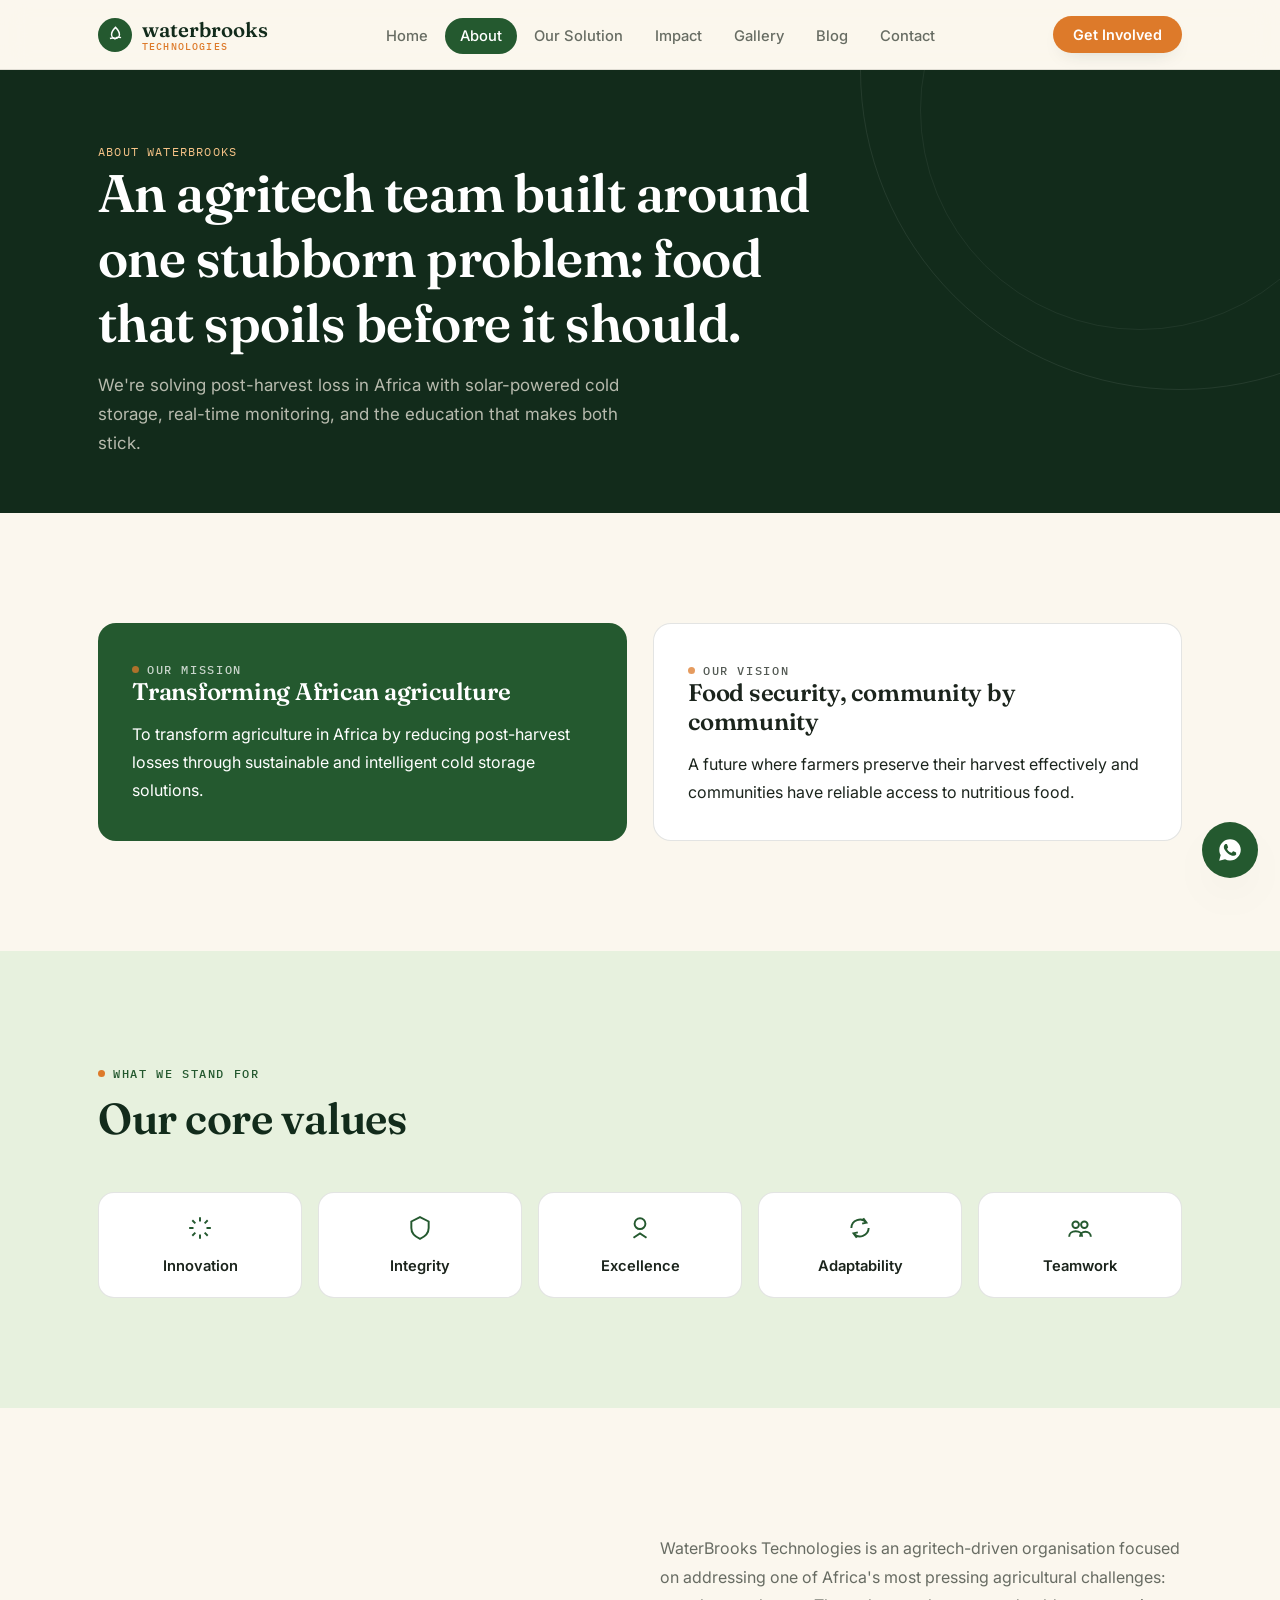
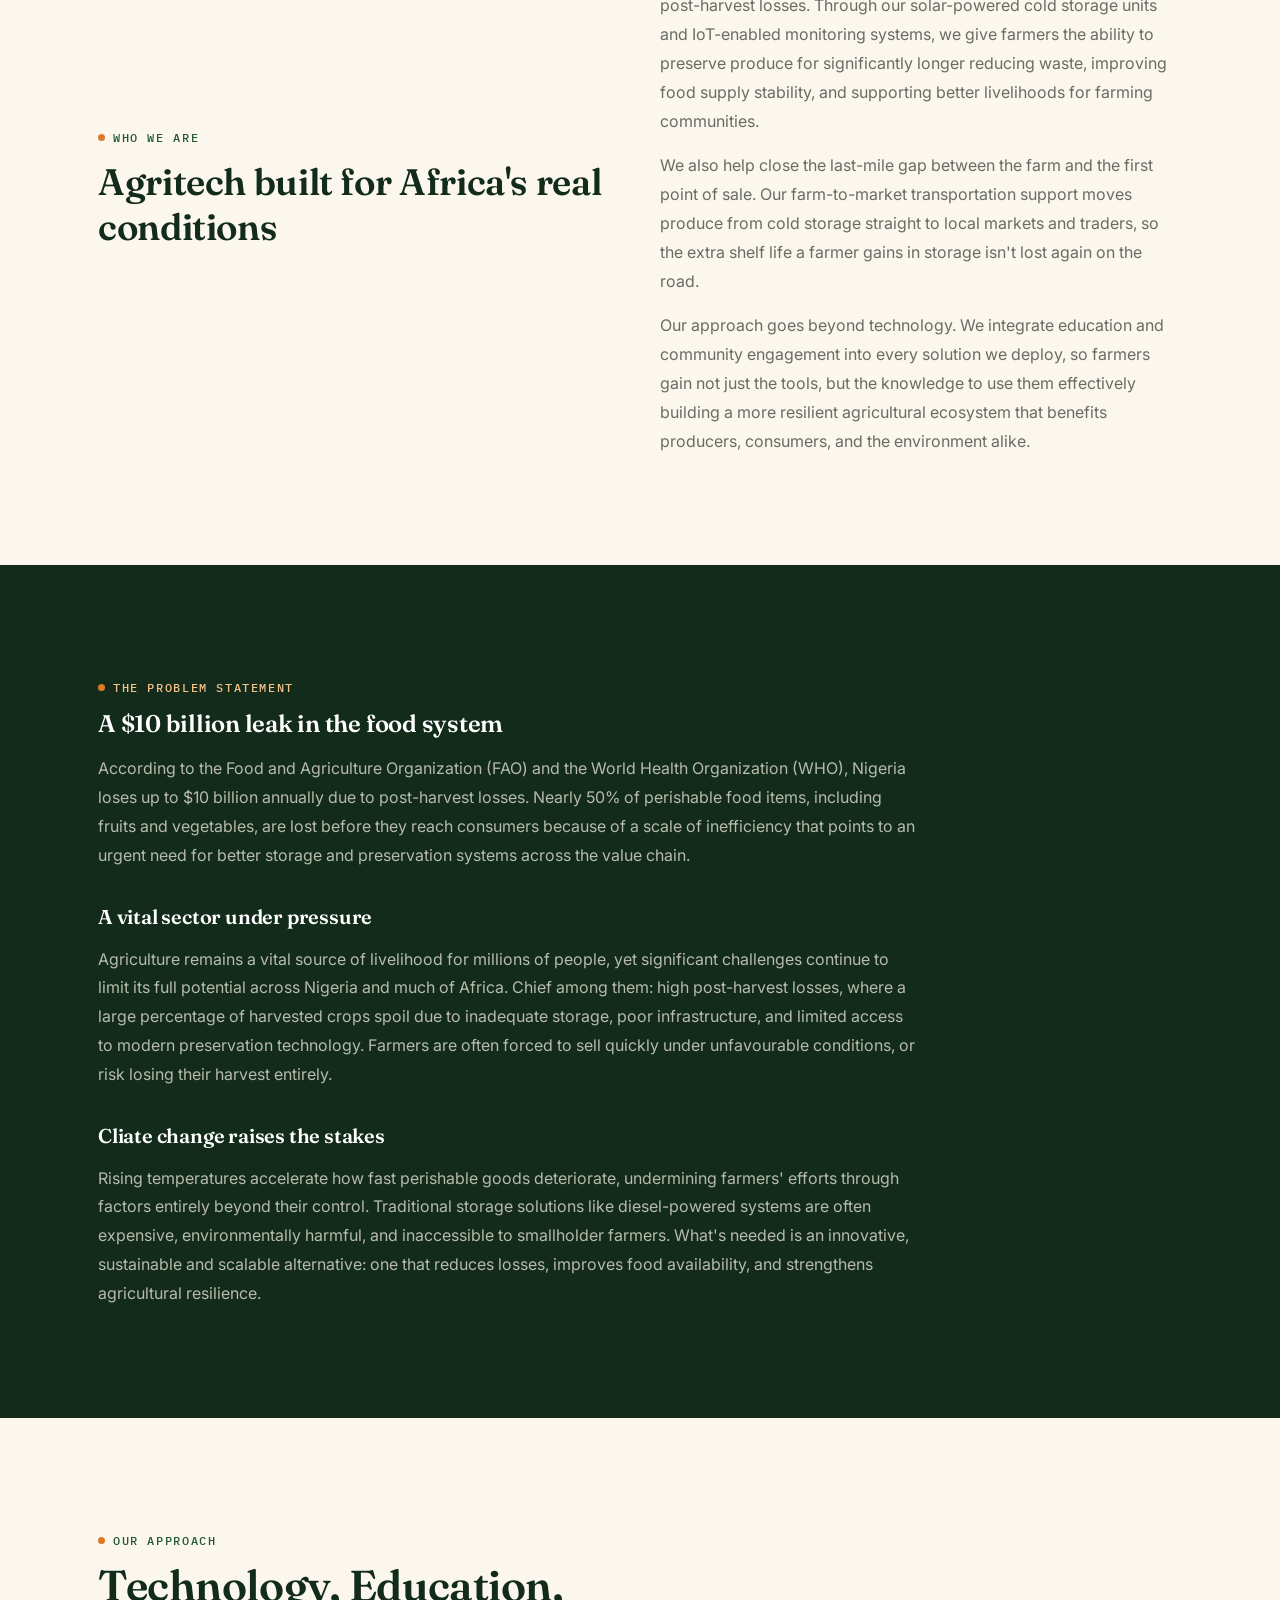
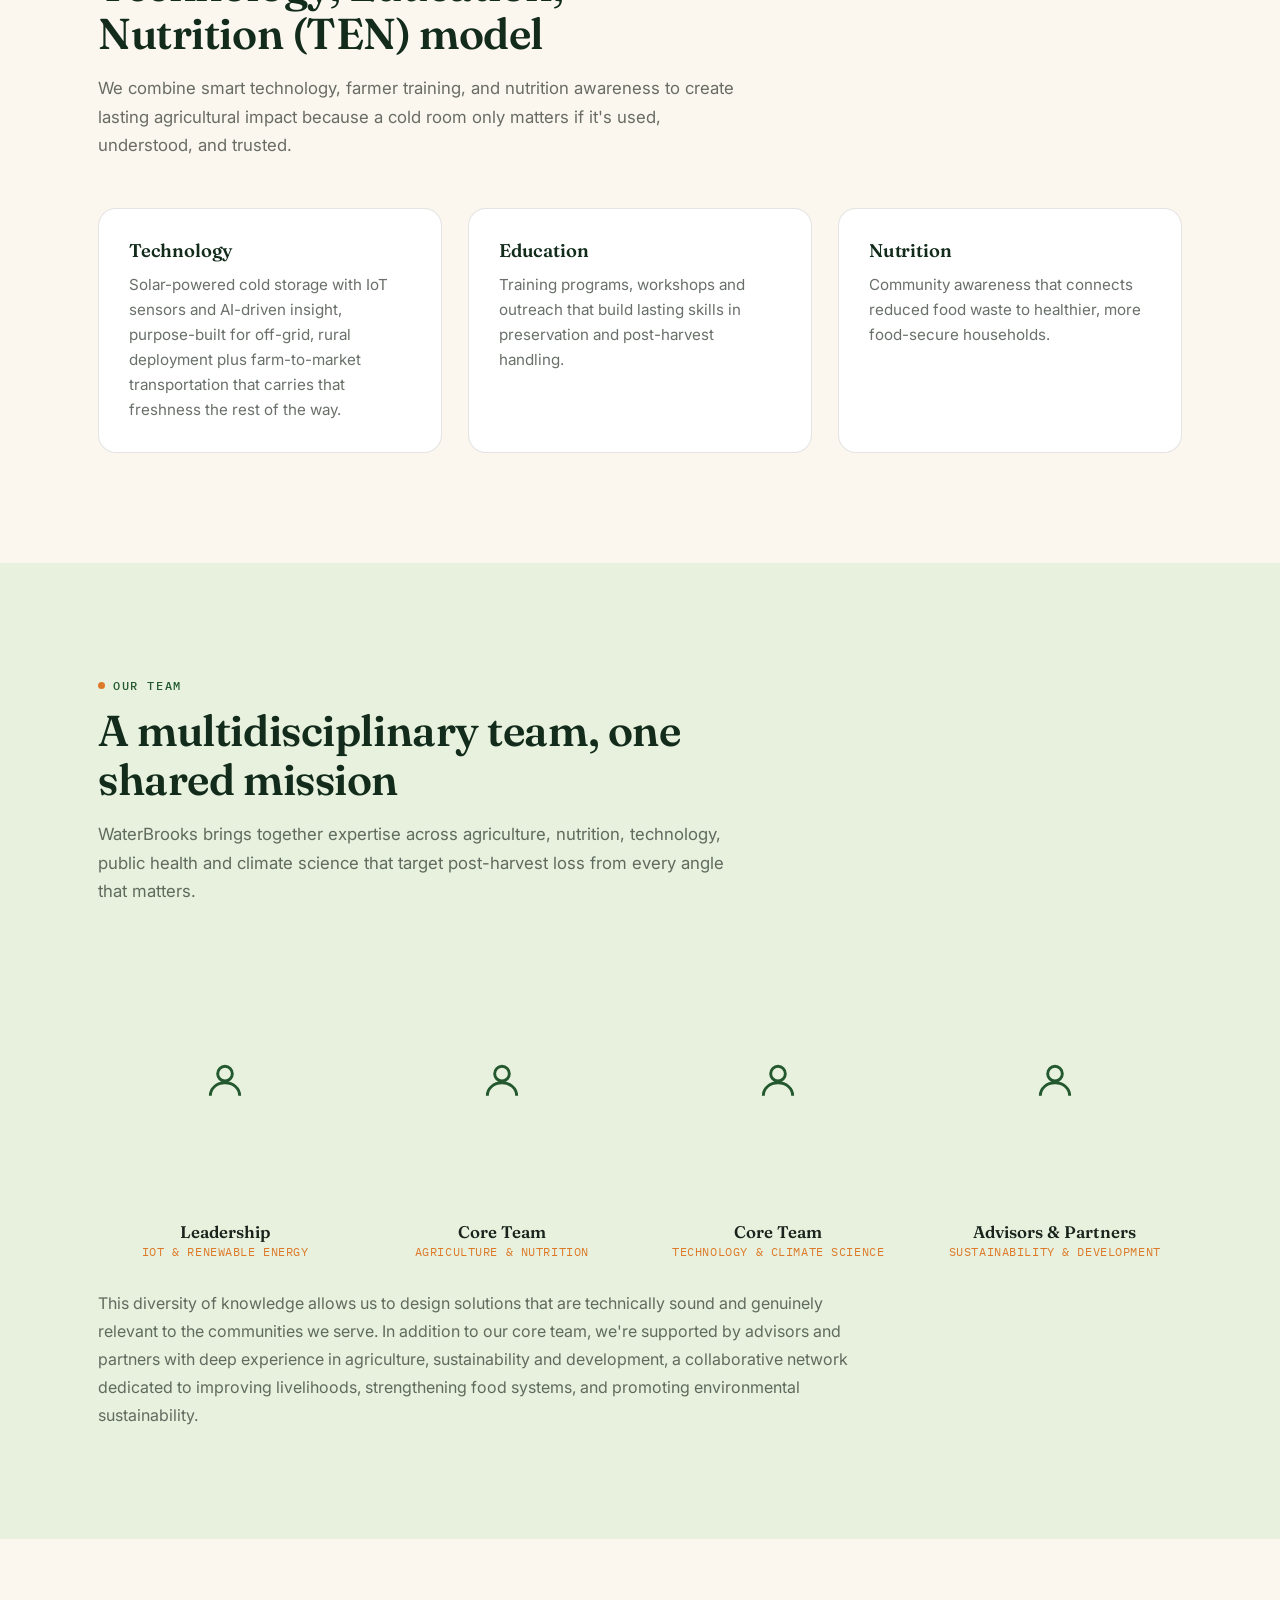
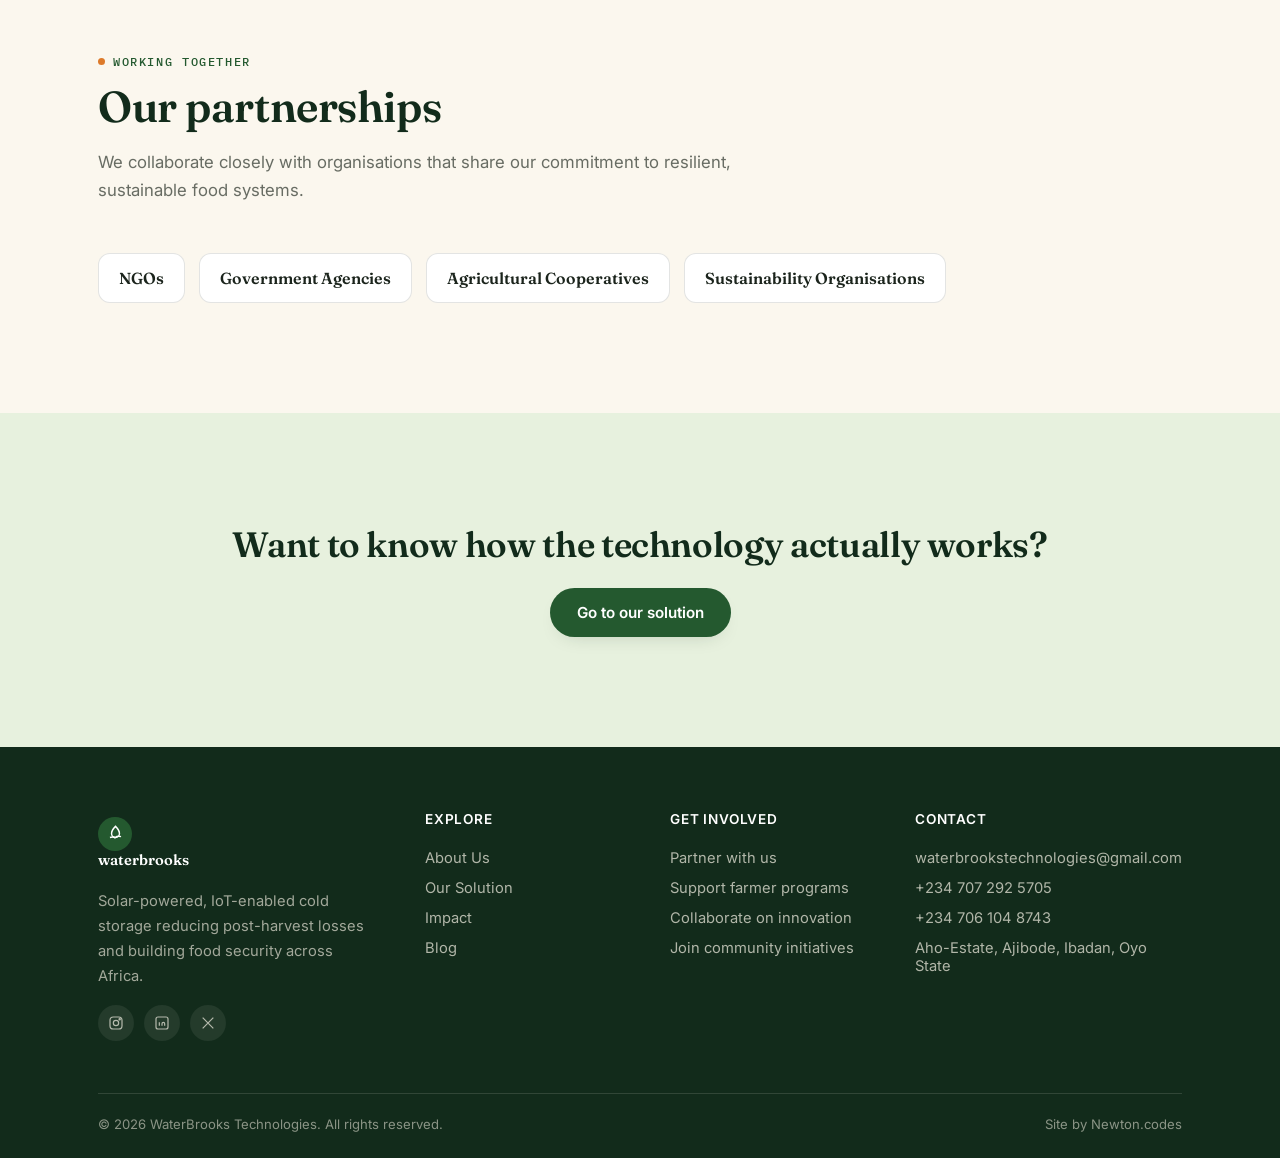
==== about.html @ 2a86f8fc "First commit" ====
<!doctype html>
<html lang="en">
<head>
<meta charset="UTF-8">
<meta name="viewport" content="width=device-width, initial-scale=1.0">
<title>About Us — WaterBrooks Technologies</title>
<meta name="description" content="WaterBrooks Technologies is an agritech organisation reducing post-harvest losses across Africa through solar-powered cold storage, education and nutrition programs.">
<link rel="stylesheet" href="assets/css/style.css">
<style>
  .values-grid{ display:grid; grid-template-columns:repeat(5,1fr); gap:16px; }
  .value-chip{ background:var(--paper); border:1px solid var(--line); border-radius:16px; padding:22px 16px; text-align:center; }
  .value-chip svg{ width:26px; height:26px; color:var(--forest); margin:0 auto 12px; }
  .value-chip .l{ font-weight:600; font-size:.92rem; }

  .mv-grid{ display:grid; grid-template-columns:1fr 1fr; gap:26px; }
  .mv-card{ border-radius:var(--radius); padding:34px; }
  .mv-card.mission{ background:var(--forest); color:#fff; }
  .mv-card.vision{ background:var(--paper); border:1px solid var(--line); }
  .mv-card h3{ color:inherit; font-size:1.5rem; }
  .mv-card .eyebrow{ color:inherit; opacity:.75; }
  .mv-card p{ margin-top:14px; line-height:1.75; }

  .problem-body{ max-width:820px; }
  .problem-body p{ margin-top:16px; line-height:1.8; color:var(--ink-soft); }
  .problem-body h3{ margin-top:34px; font-size:1.25rem; }

  .team-grid{ display:grid; grid-template-columns:repeat(4,1fr); gap:22px; }
  .team-card{ text-align:center; }
  .team-avatar{ width:100%; aspect-ratio:1; border-radius:20px; background:var(--leaf-light); display:grid; place-items:center; overflow:hidden; }
  .team-avatar svg{ width:44px; height:44px; color:var(--forest); }
  .team-card .n{ margin-top:14px; font-weight:600; font-family:var(--serif); font-size:1.05rem; }
  .team-card .r{ font-family:var(--mono); font-size:.72rem; color:var(--sun); text-transform:uppercase; letter-spacing:.05em; margin-top:2px; }

  .partner-row{ display:flex; flex-wrap:wrap; gap:14px; }
  .partner-chip{ display:flex; align-items:center; gap:10px; background:var(--paper); border:1px solid var(--line); border-radius:12px; padding:14px 20px; font-weight:600; font-family:var(--serif); }

  @media(max-width:940px){ .values-grid{ grid-template-columns:repeat(3,1fr); } .team-grid{ grid-template-columns:1fr 1fr; } .mv-grid{ grid-template-columns:1fr; } }
  @media(max-width:640px){ .values-grid{ grid-template-columns:1fr 1fr; } .team-grid{ grid-template-columns:1fr 1fr; } }
</style>
</head>
<body>

<header class="site-header">
  <nav class="nav">
    <a href="index.html" class="brand">
      <span class="mark"><svg viewBox="0 0 24 24" fill="none" stroke="currentColor" stroke-width="1.8"><path d="M12 3c3 3 5 6 5 9a5 5 0 0 1-10 0c0-3 2-6 5-9Z"/><path d="M5 17c3-1 5-1 7 1"/><path d="M12 17c2-2 4-2 7-1"/></svg></span>
      <span>waterbrooks<small>Technologies</small></span>
    </a>
    <ul class="nav-links" id="navLinks">
      <li><a href="index.html">Home</a></li>
      <li><a href="about.html" class="active">About</a></li>
      <li><a href="solution.html">Our Solution</a></li>
      <li><a href="impact.html">Impact</a></li>
      <li><a href="gallery.html" class="">Gallery</a></li>
      <li><a href="blog.html">Blog</a></li>
      <li><a href="contact.html">Contact</a></li>
    </ul>
    <div style="display:flex; align-items:center; gap:10px;">
      <a href="contact.html#involved" class="nav-cta">Get Involved</a>
      <button class="nav-toggle" id="navToggle" aria-label="Menu" aria-expanded="false">
        <svg width="20" height="20" viewBox="0 0 24 24" fill="none" stroke="currentColor" stroke-width="2"><path d="M4 7h16M4 12h16M4 17h16"/></svg>
      </button>
    </div>
  </nav>
</header>

<section class="page-hero">
  <div class="wrap">
    <span class="crumb">About WaterBrooks</span>
    <h1>An agritech team built around one stubborn problem: food that spoils before it should.</h1>
    <p>We're solving post-harvest loss in Africa with solar-powered cold storage, real-time monitoring, and the education that makes both stick.</p>
  </div>
</section>

<section>
  <div class="wrap">
    <div class="mv-grid reveal">
      <div class="mv-card mission">
        <span class="eyebrow">Our Mission</span>
        <h3>Transforming African agriculture</h3>
        <p>To transform agriculture in Africa by reducing post-harvest losses through sustainable and intelligent cold storage solutions.</p>
      </div>
      <div class="mv-card vision">
        <span class="eyebrow">Our Vision</span>
        <h3>Food security, community by community</h3>
        <p>A future where farmers preserve their harvest effectively and communities have reliable access to nutritious food.</p>
      </div>
    </div>
  </div>
</section>

<section class="tint">
  <div class="wrap">
    <div class="section-head reveal">
      <span class="eyebrow">What we stand for</span>
      <h2>Our core values</h2>
    </div>
    <div class="values-grid reveal">
      <div class="value-chip"><svg viewBox="0 0 24 24" fill="none" stroke="currentColor" stroke-width="1.8"><path d="M12 2v4M12 18v4M4.9 4.9l2.8 2.8M16.3 16.3l2.8 2.8M2 12h4M18 12h4M4.9 19.1l2.8-2.8M16.3 7.7l2.8-2.8"/></svg><div class="l">Innovation</div></div>
      <div class="value-chip"><svg viewBox="0 0 24 24" fill="none" stroke="currentColor" stroke-width="1.8"><path d="M12 2l8 4v6c0 5-3.5 8-8 10-4.5-2-8-5-8-10V6l8-4Z"/></svg><div class="l">Integrity</div></div>
      <div class="value-chip"><svg viewBox="0 0 24 24" fill="none" stroke="currentColor" stroke-width="1.8"><circle cx="12" cy="8" r="5"/><path d="M6 21l6-4 6 4"/></svg><div class="l">Excellence</div></div>
      <div class="value-chip"><svg viewBox="0 0 24 24" fill="none" stroke="currentColor" stroke-width="1.8"><path d="M4 12a8 8 0 0 1 14-5M20 12a8 8 0 0 1-14 5M15 3l3 4-4 1M9 21l-3-4 4-1"/></svg><div class="l">Adaptability</div></div>
      <div class="value-chip"><svg viewBox="0 0 24 24" fill="none" stroke="currentColor" stroke-width="1.8"><circle cx="8" cy="9" r="3"/><circle cx="16" cy="9" r="3"/><path d="M2 20c0-3 2.5-5 6-5s6 2 6 5M12 20c0-2.5 2-4.5 5-4.5s5 2 5 4.5"/></svg><div class="l">Teamwork</div></div>
    </div>
  </div>
</section>

<section>
  <div class="wrap">
    <div class="grid-2 reveal">
      <div>
        <span class="eyebrow">Who we are</span>
        <h2 style="margin-top:14px; font-size:clamp(1.7rem,3.6vw,2.3rem);">Agritech built for Africa's real conditions</h2>
      </div>
      <div class="problem-body">
        <p>WaterBrooks Technologies is an agritech-driven organisation focused on addressing one of Africa's most pressing agricultural challenges: post-harvest losses. Through our solar-powered cold storage units and IoT-enabled monitoring systems, we give farmers the ability to preserve produce for significantly longer reducing waste, improving food supply stability, and supporting better livelihoods for farming communities.</p>
        <p>We also help close the last-mile gap between the farm and the first point of sale. Our farm-to-market transportation support moves produce from cold storage straight to local markets and traders, so the extra shelf life a farmer gains in storage isn't lost again on the road.</p>
        <p>Our approach goes beyond technology. We integrate education and community engagement into every solution we deploy, so farmers gain not just the tools, but the knowledge to use them effectively building a more resilient agricultural ecosystem that benefits producers, consumers, and the environment alike.</p>
      </div>
    </div>
  </div>
</section>

<section class="dark" id="problem">
  <div class="wrap">
    <span class="eyebrow" style="color:var(--sun-light);">The problem statement</span>
    <div class="problem-body reveal" style="margin-top:14px;">
      <h2 style="max-width:680px;">A $10 billion leak in the food system</h2>
      <p style="color: #EFEBDFBF;">According to the Food and Agriculture Organization (FAO) and the World Health Organization (WHO), Nigeria loses up to $10 billion annually due to post-harvest losses. Nearly 50% of perishable food items, including fruits and vegetables, are lost before they reach consumers because of a scale of inefficiency that points to an urgent need for better storage and preservation systems across the value chain.</p>
      <h3 style="color:white;">A vital sector under pressure</h3>
      <p style="color: #EFEBDFBF;">Agriculture remains a vital source of livelihood for millions of people, yet significant challenges continue to limit its full potential across Nigeria and much of Africa. Chief among them: high post-harvest losses, where a large percentage of harvested crops spoil due to inadequate storage, poor infrastructure, and limited access to modern preservation technology. Farmers are often forced to sell quickly under unfavourable conditions, or risk losing their harvest entirely.</p>
      <h3 style="color: #fff;">Cliate change raises the stakes</h3>
      <p style="color: #EFEBDFBF;">Rising temperatures accelerate how fast perishable goods deteriorate, undermining farmers' efforts through factors entirely beyond their control. Traditional storage solutions like diesel-powered systems are often expensive, environmentally harmful, and inaccessible to smallholder farmers. What's needed is an innovative, sustainable and scalable alternative: one that reduces losses, improves food availability, and strengthens agricultural resilience.</p>
    </div>
  </div>
</section>

<section>
  <div class="wrap">
    <div class="section-head reveal">
      <span class="eyebrow">Our approach</span>
      <h2>Technology, Education, Nutrition (TEN) model</h2>
      <p>We combine smart technology, farmer training, and nutrition awareness to create lasting agricultural impact because a cold room only matters if it's used, understood, and trusted.</p>
    </div>
    <div class="grid-3 reveal">
      <div class="card">
        <h3 style="font-size:1.15rem;">Technology</h3>
        <p style="margin-top:10px; color:var(--ink-soft); font-size:.95rem; line-height:1.65;">Solar-powered cold storage with IoT sensors and AI-driven insight, purpose-built for off-grid, rural deployment plus farm-to-market transportation that carries that freshness the rest of the way.</p>
      </div>
      <div class="card">
        <h3 style="font-size:1.15rem;">Education</h3>
        <p style="margin-top:10px; color:var(--ink-soft); font-size:.95rem; line-height:1.65;">Training programs, workshops and outreach that build lasting skills in preservation and post-harvest handling.</p>
      </div>
      <div class="card">
        <h3 style="font-size:1.15rem;">Nutrition</h3>
        <p style="margin-top:10px; color:var(--ink-soft); font-size:.95rem; line-height:1.65;">Community awareness that connects reduced food waste to healthier, more food-secure households.</p>
      </div>
    </div>
  </div>
</section>

<section class="tint">
  <div class="wrap">
    <div class="section-head reveal">
      <span class="eyebrow">Our team</span>
      <h2>A multidisciplinary team, one shared mission</h2>
      <p>WaterBrooks brings together expertise across agriculture, nutrition, technology, public health and climate science that target post-harvest loss from every angle that matters.</p>
    </div>
    <div class="team-grid reveal">
      <div class="team-card">
        <div class="team-avatar"><svg viewBox="0 0 24 24" fill="none" stroke="currentColor" stroke-width="1.6"><circle cx="12" cy="8" r="4"/><path d="M4 20c0-4 3.5-7 8-7s8 3 8 7"/></svg></div>
        <div class="n">Leadership</div>
        <div class="r">IoT & Renewable Energy</div>
      </div>
      <div class="team-card">
        <div class="team-avatar"><svg viewBox="0 0 24 24" fill="none" stroke="currentColor" stroke-width="1.6"><circle cx="12" cy="8" r="4"/><path d="M4 20c0-4 3.5-7 8-7s8 3 8 7"/></svg></div>
        <div class="n">Core Team</div>
        <div class="r">Agriculture & Nutrition</div>
      </div>
      <div class="team-card">
        <div class="team-avatar"><svg viewBox="0 0 24 24" fill="none" stroke="currentColor" stroke-width="1.6"><circle cx="12" cy="8" r="4"/><path d="M4 20c0-4 3.5-7 8-7s8 3 8 7"/></svg></div>
        <div class="n">Core Team</div>
        <div class="r">Technology & Climate Science</div>
      </div>
      <div class="team-card">
        <div class="team-avatar"><svg viewBox="0 0 24 24" fill="none" stroke="currentColor" stroke-width="1.6"><circle cx="12" cy="8" r="4"/><path d="M4 20c0-4 3.5-7 8-7s8 3 8 7"/></svg></div>
        <div class="n">Advisors & Partners</div>
        <div class="r">Sustainability & Development</div>
      </div>
    </div>
    <p class="reveal" style="margin-top:30px; max-width:760px; color:var(--ink-soft); line-height:1.75;">This diversity of knowledge allows us to design solutions that are technically sound and genuinely relevant to the communities we serve. In addition to our core team, we're supported by advisors and partners with deep experience in agriculture, sustainability and development, a collaborative network dedicated to improving livelihoods, strengthening food systems, and promoting environmental sustainability.</p>
  </div>
</section>

<section>
  <div class="wrap">
    <div class="section-head reveal">
      <span class="eyebrow">Working together</span>
      <h2>Our partnerships</h2>
      <p>We collaborate closely with organisations that share our commitment to resilient, sustainable food systems.</p>
    </div>
    <div class="partner-row reveal">
      <div class="partner-chip">NGOs</div>
      <div class="partner-chip">Government Agencies</div>
      <div class="partner-chip">Agricultural Cooperatives</div>
      <div class="partner-chip">Sustainability Organisations</div>
    </div>
  </div>
</section>

<section class="tint">
  <div class="wrap" style="text-align:center;" class="reveal">
    <h2 style="font-size:clamp(1.6rem,3.4vw,2.2rem);">Want to know how the technology actually works?</h2>
    <a href="solution.html" class="btn btn-primary" style="margin-top:22px;">Go to our solution</a>
  </div>
</section>

<footer class="site-footer">
  <div class="wrap">
    <div class="footer-grid">
      <div class="footer-brand">
        <a href="index.html" class="brand" style="color:#fff;">
          <span class="mark"><svg viewBox="0 0 24 24" fill="none" stroke="currentColor" stroke-width="1.8"><path d="M12 3c3 3 5 6 5 9a5 5 0 0 1-10 0c0-3 2-6 5-9Z"/><path d="M5 17c3-1 5-1 7 1"/><path d="M12 17c2-2 4-2 7-1"/></svg></span>
          <span>waterbrooks</span>
        </a>
        <p>Solar-powered, IoT-enabled cold storage reducing post-harvest losses and building food security across Africa.</p>
        <div class="social-row">
          <a href="#" aria-label="Instagram"><svg viewBox="0 0 24 24" fill="none" stroke="currentColor" stroke-width="1.8"><rect x="3" y="3" width="18" height="18" rx="5"/><circle cx="12" cy="12" r="4"/><circle cx="17.5" cy="6.5" r="1"/></svg></a>
          <a href="#" aria-label="LinkedIn"><svg viewBox="0 0 24 24" fill="none" stroke="currentColor" stroke-width="1.8"><rect x="3" y="3" width="18" height="18" rx="3"/><line x1="8" y1="11" x2="8" y2="16"/><line x1="8" y1="8" x2="8" y2="8"/><path d="M12 16v-3a2 2 0 0 1 4 0v3"/></svg></a>
          <a href="#" aria-label="X / Twitter"><svg viewBox="0 0 24 24" fill="none" stroke="currentColor" stroke-width="1.8"><path d="M4 4l16 16M20 4L4 20"/></svg></a>
        </div>
      </div>
      <div>
        <h4>Explore</h4>
        <a href="about.html">About Us</a>
        <a href="solution.html">Our Solution</a>
        <a href="impact.html">Impact</a>
        <a href="blog.html">Blog</a>
      </div>
      <div>
        <h4>Get Involved</h4>
        <a href="contact.html#involved">Partner with us</a>
        <a href="contact.html#involved">Support farmer programs</a>
        <a href="contact.html#involved">Collaborate on innovation</a>
        <a href="contact.html#involved">Join community initiatives</a>
      </div>
      <div>
        <h4>Contact</h4>
        <a href="mailto:waterbrookstechnologies@gmail.com">waterbrookstechnologies@gmail.com</a>
        <a href="tel:+2347072925705">+234 707 292 5705</a>
        <a href="tel:+2347061048743">+234 706 104 8743</a>
        <a href="#">Aho-Estate, Ajibode, Ibadan, Oyo State</a>
      </div>
    </div>
    <div class="footer-bottom">
      <span>© <span id="year"></span> WaterBrooks Technologies. All rights reserved.</span>
      <span>Site by Newton.codes</span>
    </div>
  </div>
</footer>

<a class="wa-float" href="https://wa.me/2348140392418" target="_blank" rel="noopener" aria-label="Chat on WhatsApp">
  <svg viewBox="0 0 24 24" fill="currentColor"><path d="M12.04 2C6.58 2 2.13 6.45 2.13 11.91c0 1.75.46 3.39 1.26 4.81L2 22l5.42-1.35a9.87 9.87 0 0 0 4.62 1.13h.01c5.46 0 9.9-4.45 9.9-9.9C21.96 6.45 17.5 2 12.04 2Zm5.8 14c-.24.67-1.4 1.28-1.94 1.36-.5.08-1.13.11-1.82-.11-.42-.14-.96-.31-1.65-.6-2.9-1.25-4.8-4.16-4.94-4.35-.14-.19-1.18-1.57-1.18-3 0-1.42.75-2.12 1.02-2.41.26-.29.57-.36.76-.36h.55c.18 0 .42-.07.65.5.24.58.8 2 .87 2.14.07.14.12.31.02.5-.09.19-.14.31-.28.48-.14.17-.29.37-.42.5-.14.14-.28.29-.12.57.16.28.71 1.17 1.52 1.9 1.05.94 1.93 1.23 2.21 1.37.28.14.44.12.6-.07.17-.19.7-.81.89-1.09.19-.28.38-.23.64-.14.26.1 1.66.78 1.94.92.28.14.47.21.54.33.07.12.07.68-.17 1.35Z"/></svg>
</a>

<script src="assets/js/main.js"></script>
</body>
</html>
---- assets/css/style.css ----
/* =========================================================
   WATERBROOKS TECHNOLOGIES — SHARED DESIGN SYSTEM
   Signature element: the "Freshness Line" — a horizontal
   timeline that visualises produce going from a 5-day shelf
   life (wilting, warm tones) to a 21-day shelf life inside a
   WaterBrooks unit (crisp, green tones). It reappears as a
   section divider, a loading motif and a data visual.
   ========================================================= */

@import url('https://fonts.googleapis.com/css2?family=Fraunces:ital,opsz,wght@0,9..144,300;0,9..144,400;0,9..144,500;0,9..144,600;0,9..144,700;1,9..144,400;1,9..144,500&family=Inter:wght@400;500;600;700;800&family=IBM+Plex+Mono:wght@400;500&display=swap');

:root{
  /* ---- palette (named, grounded in the brand's real green + the
     orange used across their banners / produce photography) ---- */
  --forest-deep:  #122B1B;   /* near-black green — footer, dark sections */
  --forest:       #24592F;   /* primary brand green */
  --leaf:         #5FA13B;   /* fresh leaf green — accents, links */
  --leaf-light:   #E7F1DE;   /* pale wash for cards / tags */
  --sun:          #DD7A2A;   /* warm produce-orange — CTAs, highlights */
  --sun-light:    #F6C387;   /* light amber — hover / secondary accent */
  --wilt:         #C4472B;   /* "day 5" wilt red, used only in the freshness line */
  --soil:         #4A3A26;   /* earthy brown — quiet text on cream */
  --cream:        #FBF7EE;   /* page background */
  --paper:        #FFFFFF;
  --ink:          #1B241C;   /* body text */
  --ink-soft:      rgba(27,36,28,.66);
  --line:         rgba(27,36,28,.12);

  --serif: 'Fraunces', 'Iowan Old Style', Georgia, serif;
  --sans: 'Inter', -apple-system, BlinkMacSystemFont, 'Segoe UI', sans-serif;
  --mono: 'IBM Plex Mono', ui-monospace, monospace;

  --max: 1180px;
  --radius: 18px;
  --radius-sm: 10px;
  --shadow: 0 20px 50px -20px rgba(18,43,27,.28);
  --shadow-sm: 0 8px 20px -12px rgba(18,43,27,.25);
}

cite{
  font-weight: 700px;
}

*,*::before,*::after{ box-sizing:border-box; }
html{ scroll-behavior:smooth; }
body{
  margin:0;
  font-family:var(--sans);
  background:var(--cream);
  color:var(--ink);
  -webkit-font-smoothing:antialiased;
  overflow-x:hidden;
}
img{ max-width:100%; display:block; }
a{ color:inherit; text-decoration:none; }
ul{ margin:0; padding:0; list-style:none; }
h1,h2,h3,h4{ font-family:var(--serif); margin:0; color:var(--forest-deep); font-weight:600; letter-spacing:-.01em; }
p{ margin:0; }
button{ font-family:inherit; cursor:pointer; }
input,textarea,select{ font-family:inherit; }

.wrap{ max-width:var(--max); margin:0 auto; padding:0 clamp(20px,5vw,48px); }

::selection{ background:var(--sun-light); color:var(--forest-deep); }

@media (prefers-reduced-motion: reduce){
  *{ animation-duration:.001ms !important; animation-iteration-count:1 !important; transition-duration:.001ms !important; scroll-behavior:auto !important; }
}

:focus-visible{ outline:3px solid var(--sun); outline-offset:3px; border-radius:4px; }

/* ---------------------------------------------------------
   EYEBROW / LABELS
--------------------------------------------------------- */
.eyebrow{
  display:inline-flex; align-items:center; gap:8px;
  font-family:var(--mono); font-size:.72rem; letter-spacing:.14em; text-transform:uppercase;
  color:var(--forest); font-weight:500;
}
.eyebrow::before{
  content:''; width:7px; height:7px; border-radius:50%; background:var(--sun);
}

/* ---------------------------------------------------------
   NAV
--------------------------------------------------------- */
.site-header{
  position:sticky; top:0; z-index:200;
  background:rgba(251,247,238,.86);
  backdrop-filter:blur(14px) saturate(140%);
  border-bottom:1px solid var(--line);
}
.nav{
  display:flex; align-items:center; justify-content:space-between;
  padding:16px clamp(20px,5vw,48px);
  max-width:var(--max); margin:0 auto;
}
.brand{ display:flex; align-items:center; gap:10px; font-family:var(--serif); font-weight:600; font-size:1.28rem; color:var(--forest-deep); }
.brand .mark{
  width:34px; height:34px; border-radius:50%; background:var(--forest);
  display:grid; place-items:center; color:#fff; flex-shrink:0;
}
.brand .mark svg{ width:19px; height:19px; }
.brand small{ display:block; font-family:var(--mono); font-size:.6rem; letter-spacing:.12em; color:var(--sun); font-weight:500; text-transform:uppercase; margin-top:-2px; }

.nav-links{ display:flex; align-items:center; gap:2px; }
.nav-links a{
  padding:9px 15px; border-radius:999px; font-size:.92rem; font-weight:500; color:var(--ink-soft);
  transition:background .2s, color .2s;
}
.nav-links a:hover{ background:var(--leaf-light); color:var(--forest-deep); }
.nav-links a.active{ background:var(--forest); color:#fff; }

.nav-cta{
  display:inline-flex; align-items:center; gap:8px;
  background:var(--sun); color:#fff; padding:10px 20px; border-radius:999px;
  font-weight:600; font-size:.9rem; box-shadow:var(--shadow-sm);
  transition:transform .2s, box-shadow .2s;
}
.nav-cta:hover{ transform:translateY(-2px); box-shadow:0 14px 24px -10px rgba(221,122,42,.5); }

.nav-toggle{ display:none; }

@media (max-width: 880px){
  .nav-links{
    gap: 10px;
    position:fixed; inset:64px 14px auto 14px; flex-direction:column; align-items:stretch;
    background:var(--paper); border-radius:16px; padding:10px; box-shadow:var(--shadow);
    border:1px solid var(--line);
    transform:translateY(-14px); opacity:0; pointer-events:none; transition:.25s;
  }
  .nav-links.open{ transform:translateY(0); opacity:1; pointer-events:auto; }
  .nav-links a{ padding:4px 14px; }
  .nav-toggle{
    display:grid; place-items:center; width:40px; height:40px; border-radius:10px;
    background:var(--leaf-light); border:none; color:var(--forest-deep);
  }
}

/* ---------------------------------------------------------
   BUTTONS
--------------------------------------------------------- */
.btn{
  display:inline-flex; align-items:center; gap:9px; padding:14px 26px; border-radius:999px;
  font-weight:600; font-size:.95rem; border:1px solid transparent; transition:transform .2s, box-shadow .2s, background .2s;
}
.btn-primary{ background:var(--forest); color:#fff; box-shadow:var(--shadow-sm); }
.btn-primary:hover{ transform:translateY(-2px); background:var(--forest-deep); }
.btn-sun{ background:var(--sun); color:#fff; box-shadow:0 12px 22px -12px rgba(221,122,42,.55); }
.btn-sun:hover{ transform:translateY(-2px); }
.btn-ghost{ background:transparent; border-color:var(--line); color:var(--forest-deep); }
.btn-ghost:hover{ background:var(--leaf-light); border-color:transparent; }
.btn-light{ background:#fff; color:var(--forest-deep); }
.btn-light:hover{ transform:translateY(-2px); }
.btn svg{ width:16px; height:16px; }

/* ---------------------------------------------------------
   SECTION SCAFFOLDING
--------------------------------------------------------- */
section{ padding:clamp(60px,9vw,110px) 0; position:relative; }
.section-head{ max-width:640px; margin-bottom:48px; }
.section-head h2{ font-size:clamp(1.9rem,4vw,2.7rem); line-height:1.12; margin-top:14px; }
.section-head p{ margin-top:16px; font-size:1.05rem; color:var(--ink-soft); line-height:1.7; }
.dark{ background:var(--forest-deep); color:#EFEBDF; }
.dark h1,.dark h2,.dark h3,.dark h4{ color:#fff; }
.dark .section-head p{ color:rgba(239,235,223,.72); }
.tint{ background:var(--leaf-light); }

/* ---------------------------------------------------------
   FRESHNESS LINE — signature divider component
   Markup: <div class="freshness"><div class="freshness__track">
   <div class="freshness__fill"></div></div>
   <div class="freshness__labels">...</div></div>
--------------------------------------------------------- */
.freshness{ margin:0 auto; }
.freshness__track{
  position:relative; height:10px; border-radius:999px;
  background:linear-gradient(90deg, var(--wilt) 0%, var(--sun) 24%, var(--sun-light) 50%, var(--leaf) 75%, var(--forest) 100%);
  overflow:hidden;
}
.freshness__track::after{
  content:''; position:absolute; inset:0; background:var(--cream);
  transform:translateX(var(--reveal,100%)); transition:transform 1.4s cubic-bezier(.2,.8,.2,1);
}
.dark .freshness__track::after{ background:var(--forest-deep); }
.freshness.in-view .freshness__track::after{ --reveal:0%; }
.freshness__labels{ display:flex; justify-content:space-between; margin-top:10px; font-family:var(--mono); font-size:.72rem; letter-spacing:.04em; color:var(--ink-soft); }
.dark .freshness__labels{ color:rgba(239,235,223,.65); }

/* ---------------------------------------------------------
   STAT / COUNTER
--------------------------------------------------------- */
.stat-num{ font-family:var(--serif); font-size:clamp(2.4rem,5vw,3.4rem); font-weight:600; color:var(--forest-deep); line-height:1; }
.dark .stat-num{ color:#fff; }
.stat-label{ font-family:var(--mono); font-size:.76rem; letter-spacing:.05em; color:var(--ink-soft); margin-top:8px; text-transform:uppercase; }

/* ---------------------------------------------------------
   CARD
--------------------------------------------------------- */
.card{
  background:var(--paper); border:1px solid var(--line); border-radius:var(--radius);
  padding:30px; transition:transform .25s, box-shadow .25s, border-color .25s;
}
.card:hover{ transform:translateY(-5px); box-shadow:var(--shadow); border-color:transparent; }

/* ---------------------------------------------------------
   FOOTER
--------------------------------------------------------- */
.site-footer{ background:var(--forest-deep); color:rgba(239,235,223,.82); padding:64px 0 26px; }
.footer-grid{ display:grid; grid-template-columns:1.4fr 1fr 1fr 1.2fr; gap:40px; }
.footer-grid h4{ color:#fff; font-family:var(--sans); font-weight:600; font-size:.85rem; letter-spacing:.06em; text-transform:uppercase; margin-bottom:16px; }
.footer-grid a{ display:block; padding:6px 0; color:rgba(239,235,223,.72); font-size:.92rem; transition:color .2s; }
.footer-grid a:hover{ color:var(--sun-light); }
.footer-brand p{ margin-top:14px; font-size:.92rem; line-height:1.7; color:rgba(239,235,223,.65); max-width:280px; }
.footer-bottom{ margin-top:52px; padding-top:22px; border-top:1px solid rgba(239,235,223,.14); display:flex; justify-content:space-between; flex-wrap:wrap; gap:12px; font-size:.82rem; color:rgba(239,235,223,.55); }
.social-row{ display:flex; gap:10px; margin-top:16px; }
.social-row a{ width:36px; height:36px; border-radius:50%; background:rgba(239,235,223,.08); display:grid; place-items:center; padding:0; }
.social-row a:hover{ background:var(--sun); }
.social-row svg{ width:16px; height:16px; }

@media (max-width: 880px){
  .footer-grid{ grid-template-columns:1fr 1fr; }
}
@media (max-width: 560px){
  .footer-grid{ grid-template-columns:1fr; }
}

/* ---------------------------------------------------------
   REVEAL ON SCROLL
--------------------------------------------------------- */
.reveal{ opacity:0; transform:translateY(22px); transition:opacity .7s ease, transform .7s ease; }
.reveal.in-view{ opacity:1; transform:none; }

/* ---------------------------------------------------------
   PAGE HERO BANNER (interior pages)
--------------------------------------------------------- */
.page-hero{
  padding:70px 0 56px; background:var(--forest-deep); color:#fff; position:relative; overflow:hidden;
}
.page-hero::before{
  content:''; position:absolute; width:640px; height:640px; border-radius:50%;
  border:1px solid rgba(255,255,255,.08); top:-320px; right:-220px;
}
.page-hero::after{
  content:''; position:absolute; width:440px; height:440px; border-radius:50%;
  border:1px solid rgba(255,255,255,.06); top:-180px; right:-80px;
}
.page-hero h1{ font-size:clamp(2.1rem,5vw,3.3rem); color:#fff; max-width:720px; }
.page-hero p{ margin-top:16px; max-width:560px; color:rgba(239,235,223,.75); font-size:1.06rem; line-height:1.7; }
.crumb{ font-family:var(--mono); font-size:.74rem; letter-spacing:.1em; text-transform:uppercase; color:var(--sun-light); }

/* ---------------------------------------------------------
   TAGS / PILLS
--------------------------------------------------------- */
.pill{ display:inline-flex; align-items:center; gap:6px; padding:6px 13px; border-radius:999px; background:var(--leaf-light); color:var(--forest); font-size:.78rem; font-weight:600; font-family:var(--mono); letter-spacing:.02em; }

/* ---------------------------------------------------------
   FORMS
--------------------------------------------------------- */
.field{ margin-bottom:18px; }
.field label{ display:block; font-size:.85rem; font-weight:600; margin-bottom:7px; color:var(--forest-deep); }
.field input, .field textarea, .field select{
  width:100%; padding:13px 15px; border-radius:10px; border:1.5px solid var(--line);
  background:var(--paper); font-size:.96rem; color:var(--ink); transition:border-color .2s, box-shadow .2s;
}
.field input:focus, .field textarea:focus, .field select:focus{
  border-color:var(--leaf); box-shadow:0 0 0 4px var(--leaf-light); outline:none;
}
.field textarea{ resize:vertical; min-height:120px; }
.field-row{ display:grid; grid-template-columns:1fr 1fr; gap:16px; }
@media (max-width:640px){ .field-row{ grid-template-columns:1fr; } }

.form-note{ font-size:.82rem; color:var(--ink-soft); margin-top:4px; }
.form-status{ margin-top:14px; padding:13px 16px; border-radius:10px; font-size:.9rem; display:none; }
.form-status.show{ display:block; }
.form-status.ok{ background:var(--leaf-light); color:var(--forest-deep); }
.form-status.err{ background:#FCEAE5; color:var(--wilt); }

/* ---------------------------------------------------------
   WHATSAPP FLOAT
--------------------------------------------------------- */
.wa-float{
  position:fixed; bottom:22px; right:22px; z-index:300;
  width:56px; height:56px; border-radius:50%; background:var(--forest);
  display:grid; place-items:center; box-shadow:var(--shadow);
  transition:transform .2s;
}
.wa-float:hover{ transform:scale(1.08); }
.wa-float svg{ width:26px; height:26px; color:#fff; }

/* ---------------------------------------------------------
   UTIL
--------------------------------------------------------- */
.grid-2{ display:grid; grid-template-columns:1fr 1fr; gap:40px; align-items:center; }
.grid-3{ display:grid; grid-template-columns:repeat(3,1fr); gap:26px; }
.grid-4{ display:grid; grid-template-columns:repeat(4,1fr); gap:24px; }
@media (max-width:940px){ .grid-2{ grid-template-columns:1fr; } .grid-3{ grid-template-columns:1fr 1fr; } .grid-4{ grid-template-columns:1fr 1fr; } }
@media (max-width:560px){ .grid-3{ grid-template-columns:1fr; } .grid-4{ grid-template-columns:1fr; } }

.divider{ height:1px; background:var(--line); border:none; margin:0; }
.center{ text-align:center; margin-left:auto; margin-right:auto; }
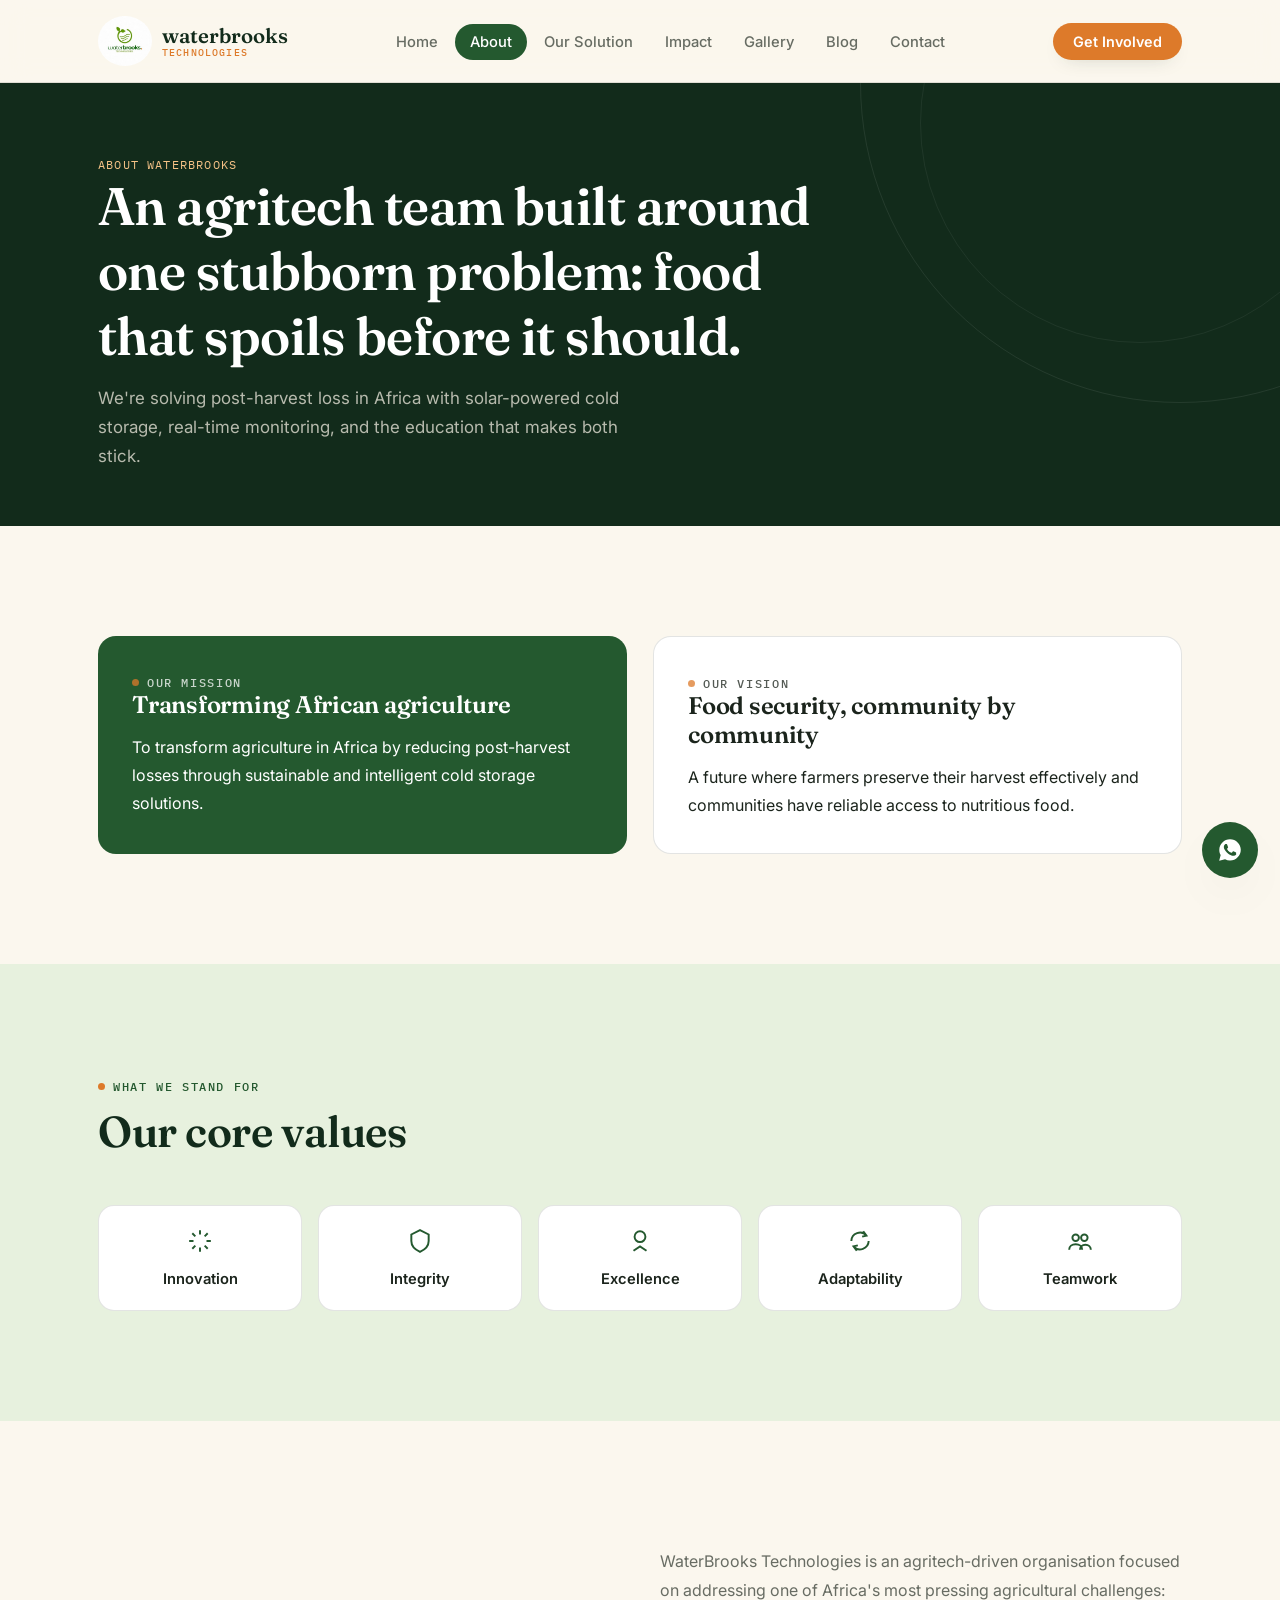
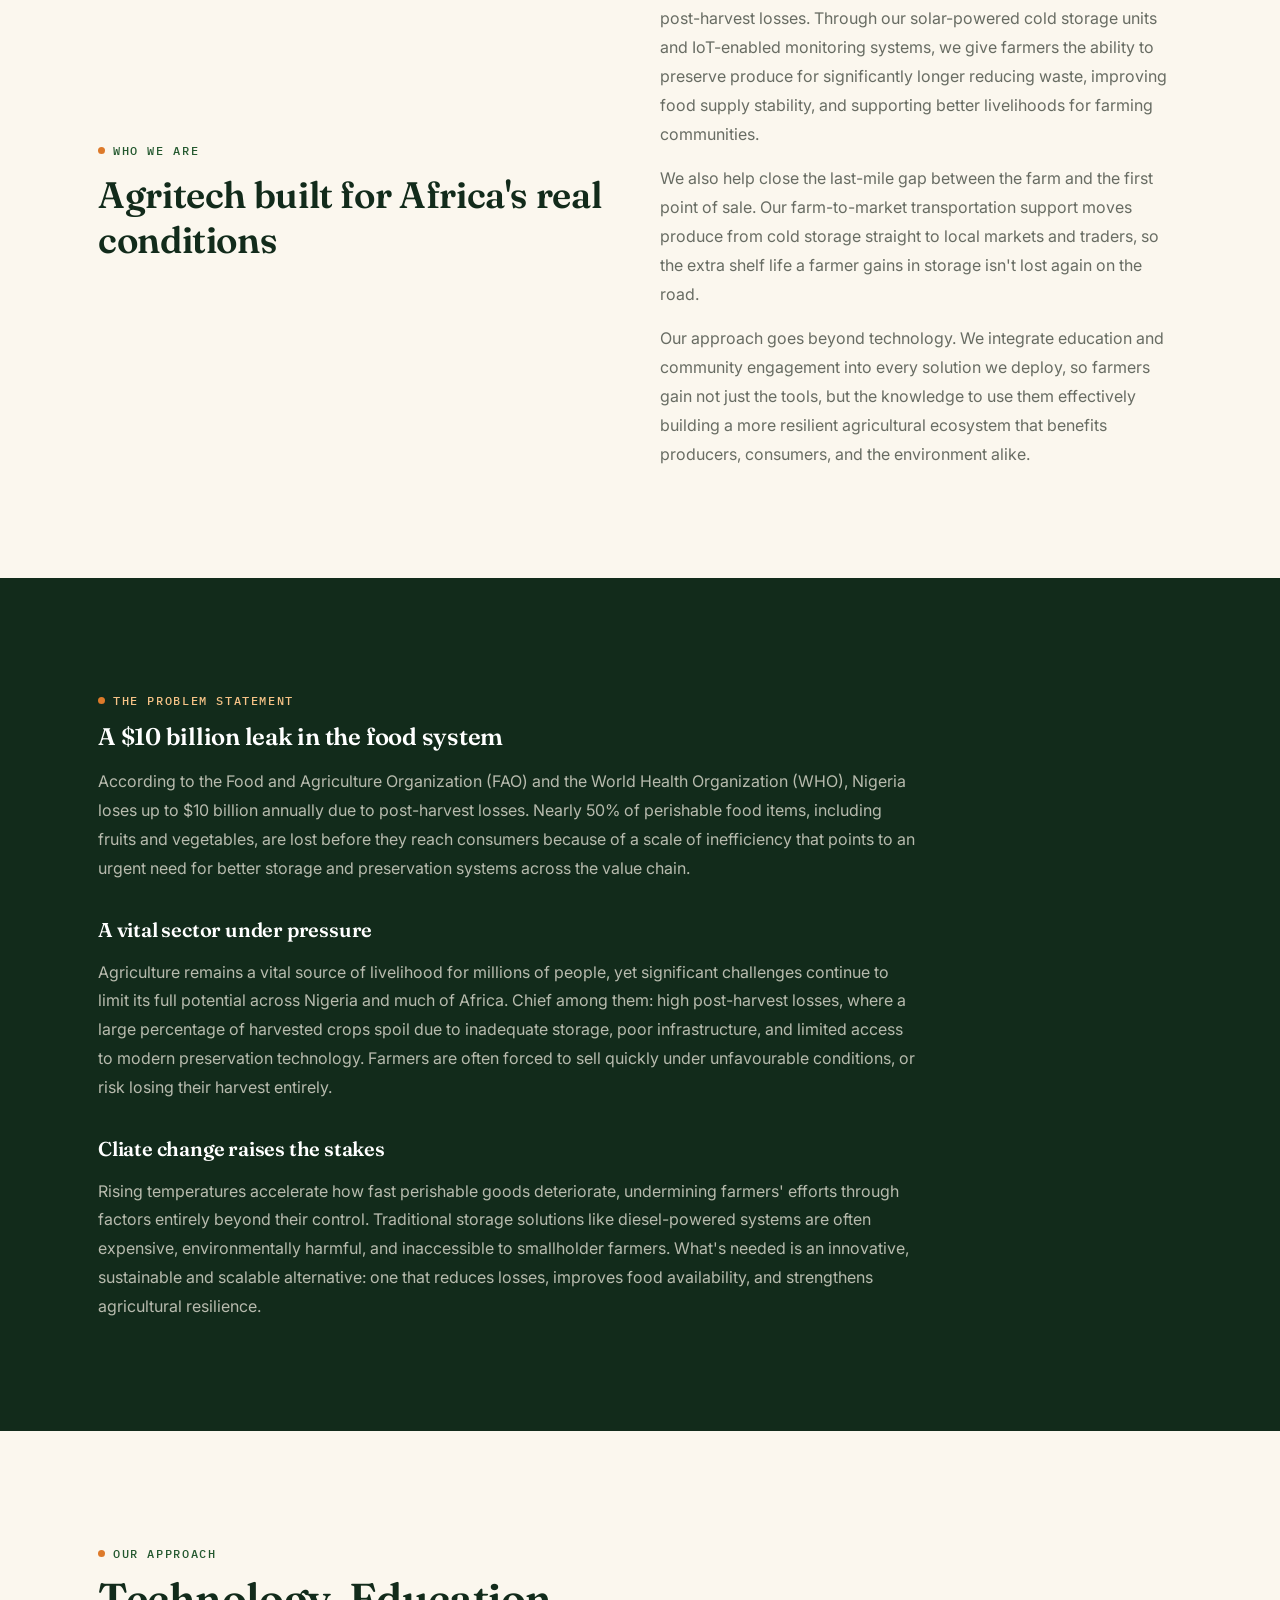
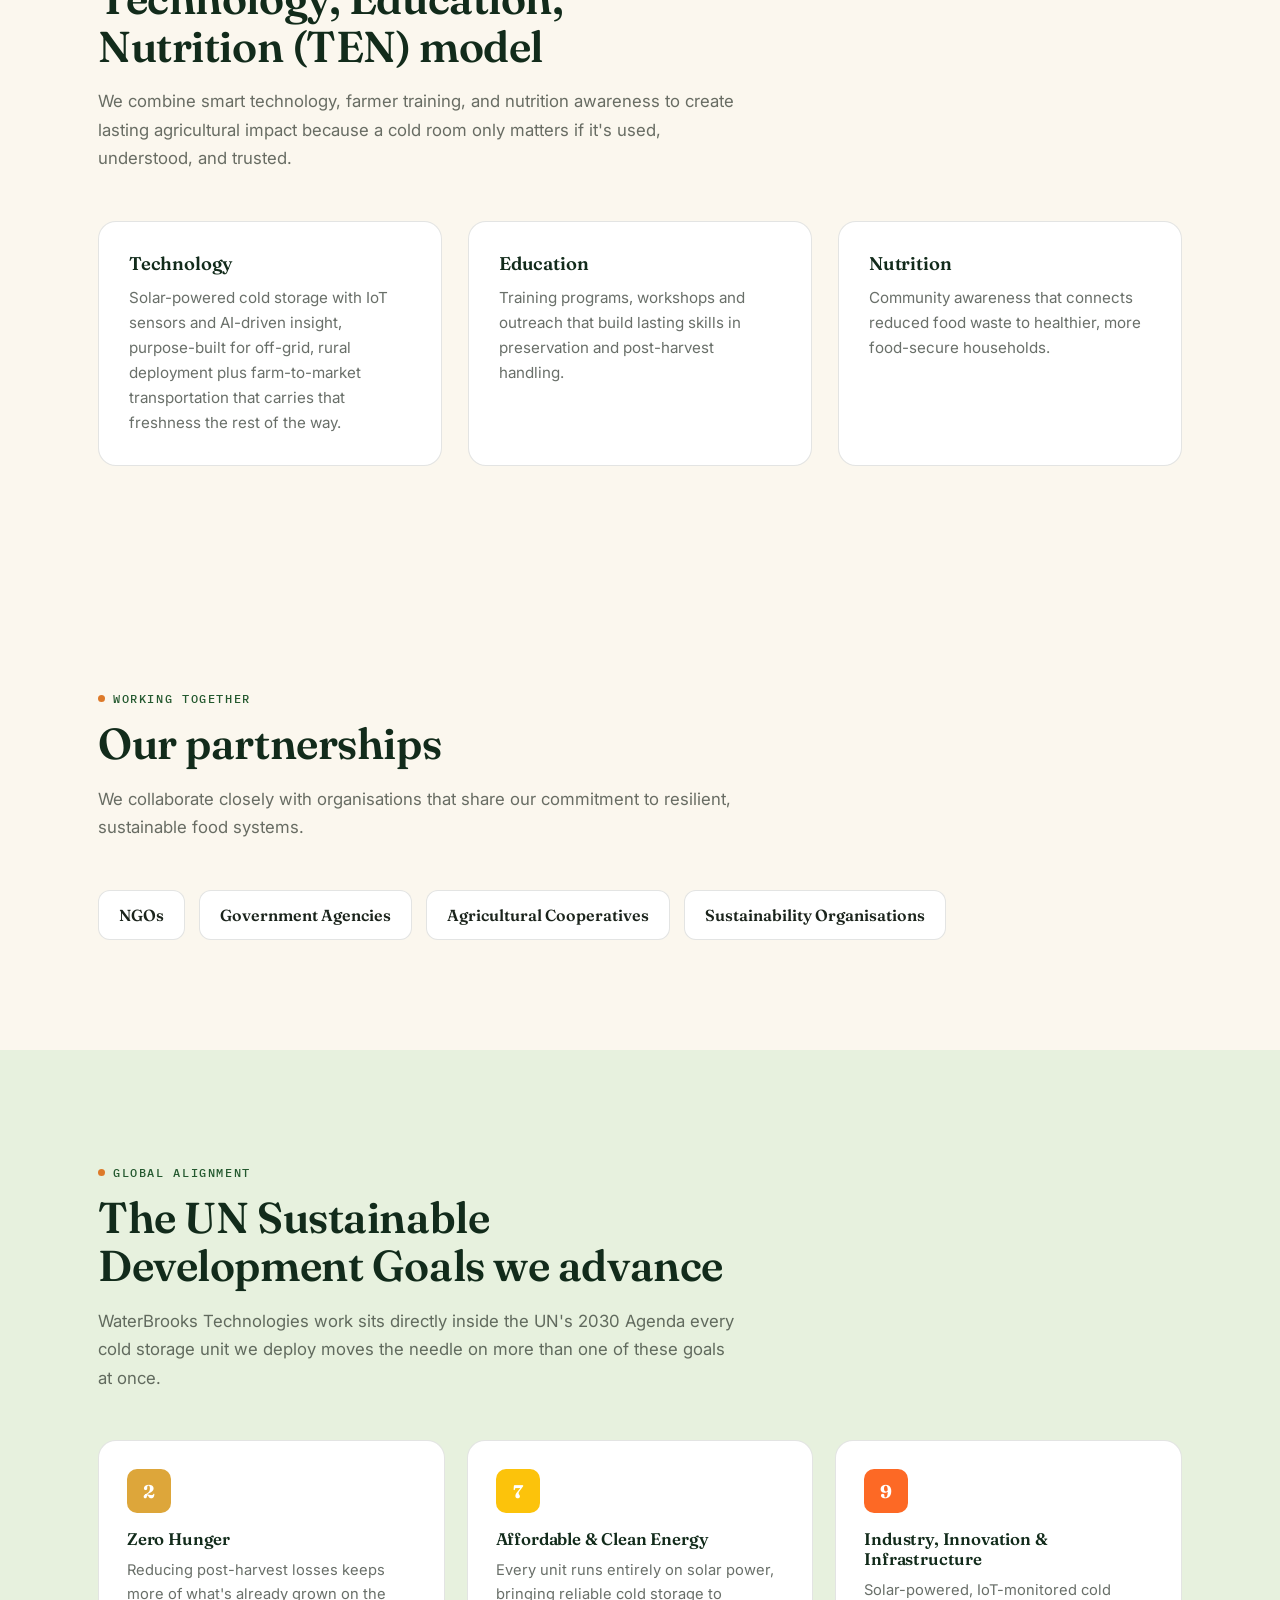
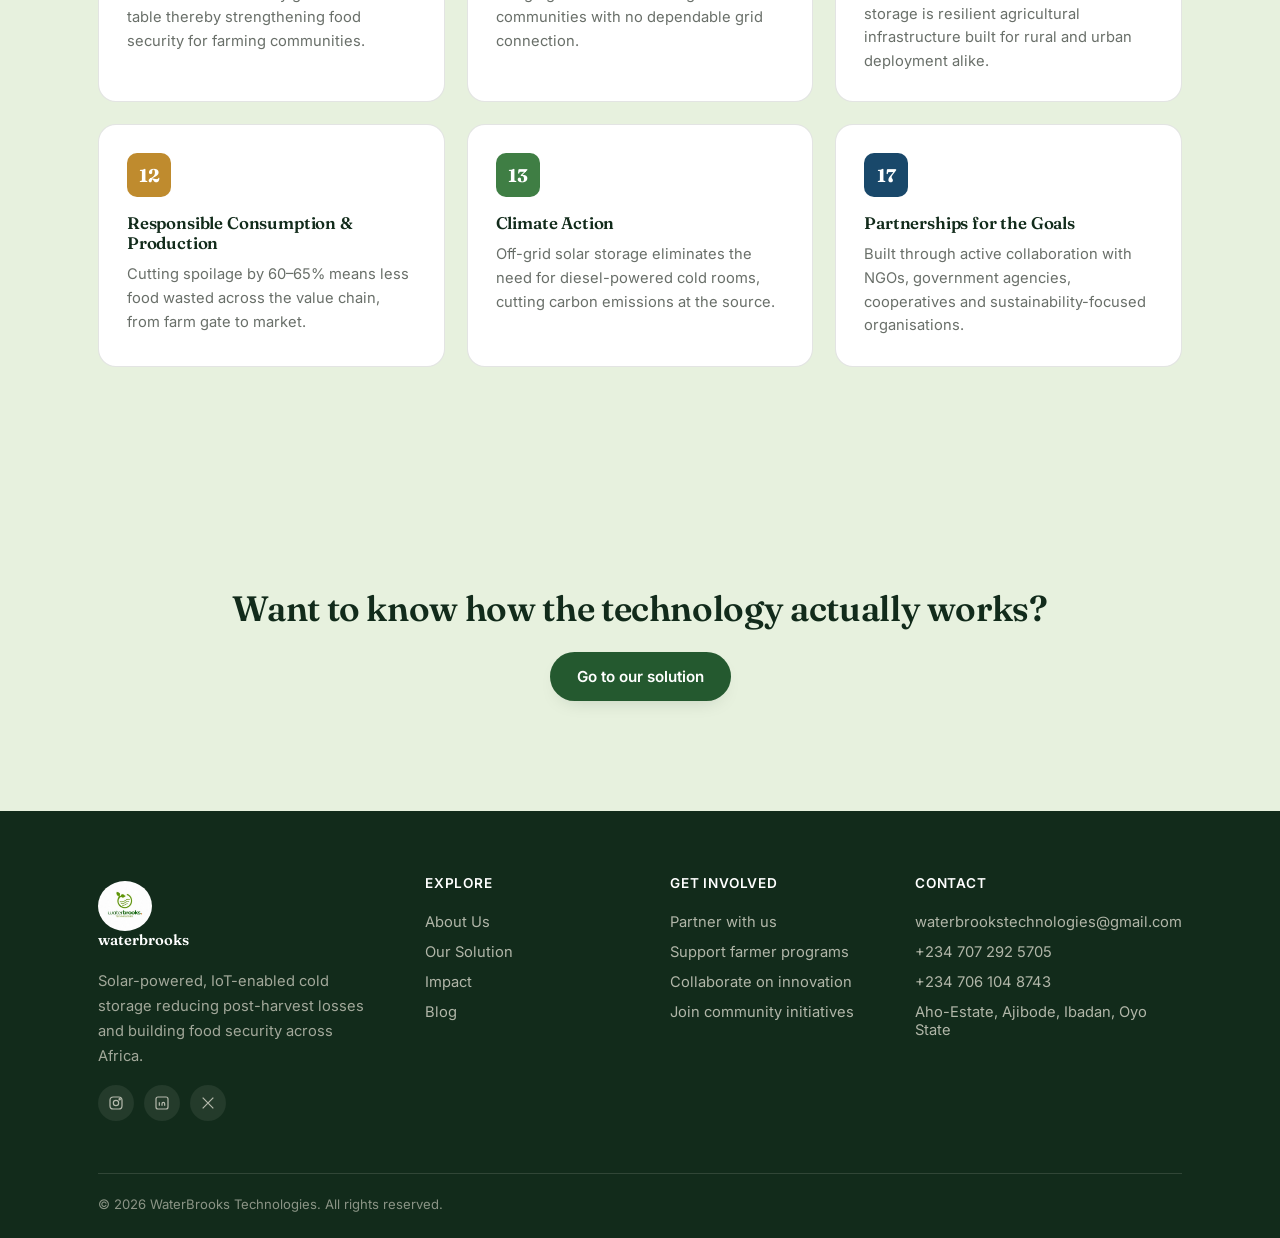
==== commit 6a7a36f6: "Second commit" ====
--- a/about.html
+++ b/about.html
@@ -43,7 +43,7 @@
 <header class="site-header">
   <nav class="nav">
     <a href="index.html" class="brand">
-      <span class="mark"><svg viewBox="0 0 24 24" fill="none" stroke="currentColor" stroke-width="1.8"><path d="M12 3c3 3 5 6 5 9a5 5 0 0 1-10 0c0-3 2-6 5-9Z"/><path d="M5 17c3-1 5-1 7 1"/><path d="M12 17c2-2 4-2 7-1"/></svg></span>
+      <img src="assets/img/20260607_183112.jpg" alt="WaterBrooks Technologies" style="height:50px; width:54px; border-radius:90%; object-fit:cover;">
       <span>waterbrooks<small>Technologies</small></span>
     </a>
     <ul class="nav-links" id="navLinks">
@@ -158,40 +158,6 @@
     </div>
   </div>
 </section>
-
-<section class="tint">
-  <div class="wrap">
-    <div class="section-head reveal">
-      <span class="eyebrow">Our team</span>
-      <h2>A multidisciplinary team, one shared mission</h2>
-      <p>WaterBrooks brings together expertise across agriculture, nutrition, technology, public health and climate science that target post-harvest loss from every angle that matters.</p>
-    </div>
-    <div class="team-grid reveal">
-      <div class="team-card">
-        <div class="team-avatar"><svg viewBox="0 0 24 24" fill="none" stroke="currentColor" stroke-width="1.6"><circle cx="12" cy="8" r="4"/><path d="M4 20c0-4 3.5-7 8-7s8 3 8 7"/></svg></div>
-        <div class="n">Leadership</div>
-        <div class="r">IoT & Renewable Energy</div>
-      </div>
-      <div class="team-card">
-        <div class="team-avatar"><svg viewBox="0 0 24 24" fill="none" stroke="currentColor" stroke-width="1.6"><circle cx="12" cy="8" r="4"/><path d="M4 20c0-4 3.5-7 8-7s8 3 8 7"/></svg></div>
-        <div class="n">Core Team</div>
-        <div class="r">Agriculture & Nutrition</div>
-      </div>
-      <div class="team-card">
-        <div class="team-avatar"><svg viewBox="0 0 24 24" fill="none" stroke="currentColor" stroke-width="1.6"><circle cx="12" cy="8" r="4"/><path d="M4 20c0-4 3.5-7 8-7s8 3 8 7"/></svg></div>
-        <div class="n">Core Team</div>
-        <div class="r">Technology & Climate Science</div>
-      </div>
-      <div class="team-card">
-        <div class="team-avatar"><svg viewBox="0 0 24 24" fill="none" stroke="currentColor" stroke-width="1.6"><circle cx="12" cy="8" r="4"/><path d="M4 20c0-4 3.5-7 8-7s8 3 8 7"/></svg></div>
-        <div class="n">Advisors & Partners</div>
-        <div class="r">Sustainability & Development</div>
-      </div>
-    </div>
-    <p class="reveal" style="margin-top:30px; max-width:760px; color:var(--ink-soft); line-height:1.75;">This diversity of knowledge allows us to design solutions that are technically sound and genuinely relevant to the communities we serve. In addition to our core team, we're supported by advisors and partners with deep experience in agriculture, sustainability and development, a collaborative network dedicated to improving livelihoods, strengthening food systems, and promoting environmental sustainability.</p>
-  </div>
-</section>
-
 <section>
   <div class="wrap">
     <div class="section-head reveal">
@@ -208,6 +174,70 @@
   </div>
 </section>
 
+
+<section class="tint" id="sdgs">
+  <div class="wrap">
+    <div class="section-head reveal">
+      <span class="eyebrow">Global alignment</span>
+      <h2>The UN Sustainable Development Goals we advance</h2>
+      <p>WaterBrooks Technologies work sits directly inside the UN's 2030 Agenda every cold storage unit we deploy moves the needle on more than one of these goals at once.</p>
+    </div>
+
+    <div class="sdg-grid reveal">
+      <div class="sdg-card">
+        <div class="sdg-badge" style="background:#DDA63A;">2</div>
+        <h3>Zero Hunger</h3>
+        <p>Reducing post-harvest losses keeps more of what's already grown on the table thereby strengthening food security for farming communities.</p>
+      </div>
+
+      <div class="sdg-card">
+        <div class="sdg-badge" style="background:#FCC30B;">7</div>
+        <h3>Affordable & Clean Energy</h3>
+        <p>Every unit runs entirely on solar power, bringing reliable cold storage to communities with no dependable grid connection.</p>
+      </div>
+
+      <div class="sdg-card">
+        <div class="sdg-badge" style="background:#FD6925;">9</div>
+        <h3>Industry, Innovation & Infrastructure</h3>
+        <p>Solar-powered, IoT-monitored cold storage is resilient agricultural infrastructure built for rural and urban deployment alike.</p>
+      </div>
+
+      <div class="sdg-card">
+        <div class="sdg-badge" style="background:#BF8B2E;">12</div>
+        <h3>Responsible Consumption & Production</h3>
+        <p>Cutting spoilage by 60–65% means less food wasted across the value chain, from farm gate to market.</p>
+      </div>
+
+      <div class="sdg-card">
+        <div class="sdg-badge" style="background:#3F7E44;">13</div>
+        <h3>Climate Action</h3>
+        <p>Off-grid solar storage eliminates the need for diesel-powered cold rooms, cutting carbon emissions at the source.</p>
+      </div>
+
+      <div class="sdg-card">
+        <div class="sdg-badge" style="background:#19486A;">17</div>
+        <h3>Partnerships for the Goals</h3>
+        <p>Built through active collaboration with NGOs, government agencies, cooperatives and sustainability-focused organisations.</p>
+      </div>
+    </div>
+  </div>
+</section>
+
+<style>
+  .sdg-grid{ display:grid; grid-template-columns:repeat(3,1fr); gap:22px; }
+  .sdg-card{ background:var(--paper); border:1px solid var(--line); border-radius:var(--radius); padding:28px; transition:transform .25s, box-shadow .25s; }
+  .sdg-card:hover{ transform:translateY(-5px); box-shadow:var(--shadow); }
+  .sdg-badge{
+    width:44px; height:44px; border-radius:10px; color:#fff; font-family:var(--serif);
+    font-weight:700; font-size:1.15rem; display:grid; place-items:center;
+  }
+  .sdg-card h3{ margin-top:16px; font-size:1.05rem; }
+  .sdg-card p{ margin-top:10px; color:var(--ink-soft); font-size:.92rem; line-height:1.6; }
+
+  @media (max-width:940px){ .sdg-grid{ grid-template-columns:1fr 1fr; } }
+  @media (max-width:640px){ .sdg-grid{ grid-template-columns:1fr; } }
+</style>
+
 <section class="tint">
   <div class="wrap" style="text-align:center;" class="reveal">
     <h2 style="font-size:clamp(1.6rem,3.4vw,2.2rem);">Want to know how the technology actually works?</h2>
@@ -220,14 +250,14 @@
     <div class="footer-grid">
       <div class="footer-brand">
         <a href="index.html" class="brand" style="color:#fff;">
-          <span class="mark"><svg viewBox="0 0 24 24" fill="none" stroke="currentColor" stroke-width="1.8"><path d="M12 3c3 3 5 6 5 9a5 5 0 0 1-10 0c0-3 2-6 5-9Z"/><path d="M5 17c3-1 5-1 7 1"/><path d="M12 17c2-2 4-2 7-1"/></svg></span>
+          <img src="assets/img/20260607_183112.jpg" alt="WaterBrooks Technologies" style="height:50px; width:54px; border-radius:90%; object-fit:cover;">
           <span>waterbrooks</span>
         </a>
         <p>Solar-powered, IoT-enabled cold storage reducing post-harvest losses and building food security across Africa.</p>
         <div class="social-row">
-          <a href="#" aria-label="Instagram"><svg viewBox="0 0 24 24" fill="none" stroke="currentColor" stroke-width="1.8"><rect x="3" y="3" width="18" height="18" rx="5"/><circle cx="12" cy="12" r="4"/><circle cx="17.5" cy="6.5" r="1"/></svg></a>
-          <a href="#" aria-label="LinkedIn"><svg viewBox="0 0 24 24" fill="none" stroke="currentColor" stroke-width="1.8"><rect x="3" y="3" width="18" height="18" rx="3"/><line x1="8" y1="11" x2="8" y2="16"/><line x1="8" y1="8" x2="8" y2="8"/><path d="M12 16v-3a2 2 0 0 1 4 0v3"/></svg></a>
-          <a href="#" aria-label="X / Twitter"><svg viewBox="0 0 24 24" fill="none" stroke="currentColor" stroke-width="1.8"><path d="M4 4l16 16M20 4L4 20"/></svg></a>
+          <a href="waterbrooks.technologies" target="_blank" aria-label="Instagram"><svg viewBox="0 0 24 24" fill="none" stroke="currentColor" stroke-width="1.8"><rect x="3" y="3" width="18" height="18" rx="5"/><circle cx="12" cy="12" r="4"/><circle cx="17.5" cy="6.5" r="1"/></svg></a>
+          <a href="https://www.linkedin.com/company/waterbrookstechnologies/" target="_blank"  aria-label="LinkedIn"><svg viewBox="0 0 24 24" fill="none" stroke="currentColor" stroke-width="1.8"><rect x="3" y="3" width="18" height="18" rx="3"/><line x1="8" y1="11" x2="8" y2="16"/><line x1="8" y1="8" x2="8" y2="8"/><path d="M12 16v-3a2 2 0 0 1 4 0v3"/></svg></a>
+          <a href="https://x.com/Waterbrook51234" aria-label="X / Twitter" target="_blank"><svg viewBox="0 0 24 24" fill="none" stroke="currentColor" stroke-width="1.8"><path d="M4 4l16 16M20 4L4 20"/></svg></a>
         </div>
       </div>
       <div>
@@ -254,12 +284,11 @@
     </div>
     <div class="footer-bottom">
       <span>© <span id="year"></span> WaterBrooks Technologies. All rights reserved.</span>
-      <span>Site by Newton.codes</span>
     </div>
   </div>
 </footer>
 
-<a class="wa-float" href="https://wa.me/2348140392418" target="_blank" rel="noopener" aria-label="Chat on WhatsApp">
+<a class="wa-float" href="https://wa.link/kfqzyn" target="_blank" rel="noopener" aria-label="Chat on WhatsApp">
   <svg viewBox="0 0 24 24" fill="currentColor"><path d="M12.04 2C6.58 2 2.13 6.45 2.13 11.91c0 1.75.46 3.39 1.26 4.81L2 22l5.42-1.35a9.87 9.87 0 0 0 4.62 1.13h.01c5.46 0 9.9-4.45 9.9-9.9C21.96 6.45 17.5 2 12.04 2Zm5.8 14c-.24.67-1.4 1.28-1.94 1.36-.5.08-1.13.11-1.82-.11-.42-.14-.96-.31-1.65-.6-2.9-1.25-4.8-4.16-4.94-4.35-.14-.19-1.18-1.57-1.18-3 0-1.42.75-2.12 1.02-2.41.26-.29.57-.36.76-.36h.55c.18 0 .42-.07.65.5.24.58.8 2 .87 2.14.07.14.12.31.02.5-.09.19-.14.31-.28.48-.14.17-.29.37-.42.5-.14.14-.28.29-.12.57.16.28.71 1.17 1.52 1.9 1.05.94 1.93 1.23 2.21 1.37.28.14.44.12.6-.07.17-.19.7-.81.89-1.09.19-.28.38-.23.64-.14.26.1 1.66.78 1.94.92.28.14.47.21.54.33.07.12.07.68-.17 1.35Z"/></svg>
 </a>
 
--- a/assets/css/style.css
+++ b/assets/css/style.css
@@ -37,6 +37,10 @@
   --shadow-sm: 0 8px 20px -12px rgba(18,43,27,.25);
 }
 
+html {
+  scroll-behavior: smooth;
+}
+
 cite{
   font-weight: 700px;
 }
